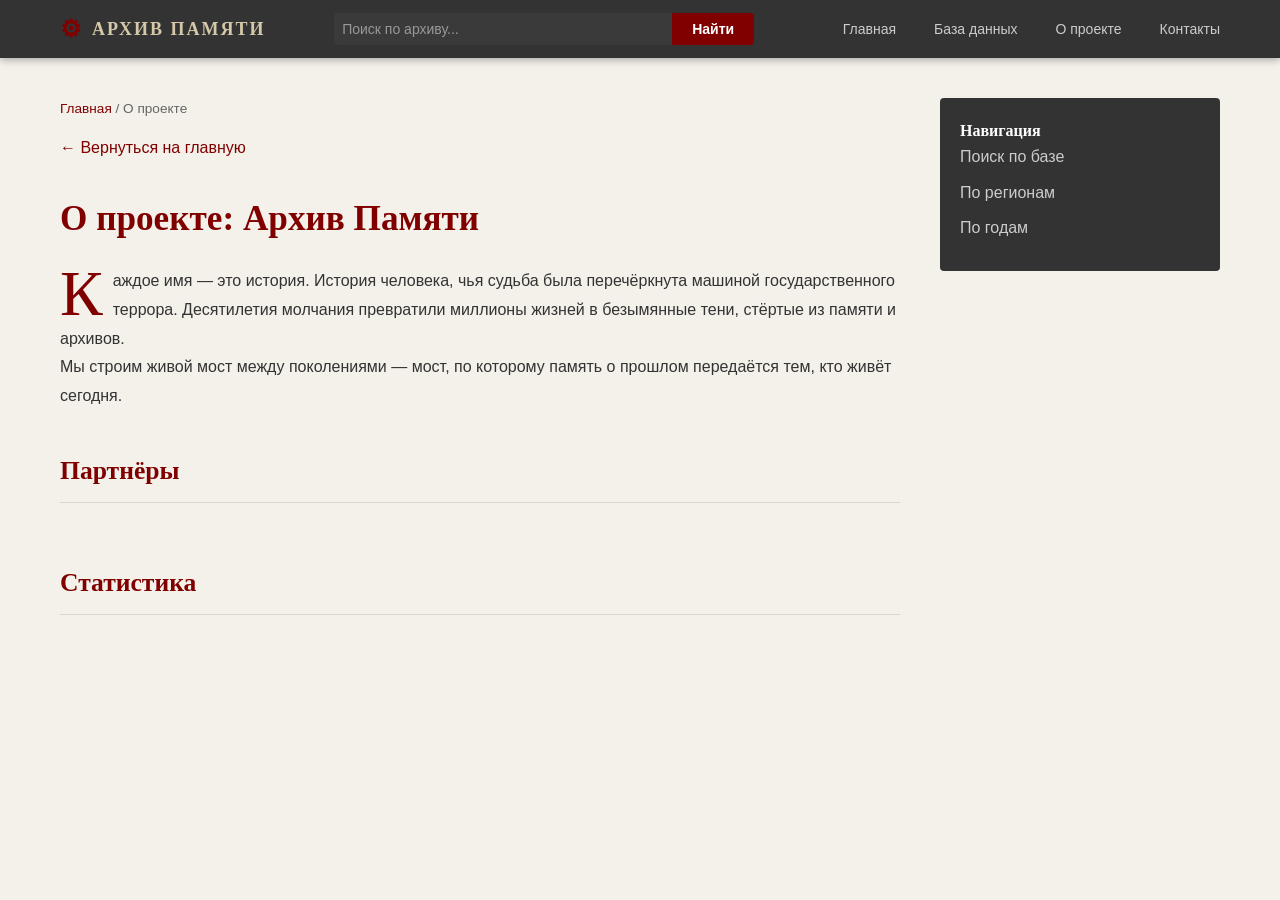
==== front/about.html @ 849f8475 "Dastan is very very sure that it is final" ====
<!DOCTYPE html>
<html lang="ru">
<head>
  <meta charset="UTF-8">
  <meta name="viewport" content="width=device-width, initial-scale=1.0">
  <title>О проекте — Архив Памяти</title>
  <link rel="stylesheet" href="style.css">
  <style>
    /* Стили хедера и общие настройки как в index.html */
    body { background-color: #f4f1ea; color: #222; margin: 0; font-family: Arial, sans-serif; }
    .site-header { background-color: #333; color: #fff; padding: 10px 0; }
    .header-inner { max-width: 1200px; margin: 0 auto; display: flex; align-items: center; justify-content: space-between; padding: 0 20px; }
    .logo { display: flex; align-items: center; gap: 10px; font-weight: bold; }
    .logo-icon { font-size: 24px; color: #800000; }
    .search-bar { flex-grow: 1; margin: 0 40px; display: flex; }
    .search-bar input { flex-grow: 1; padding: 8px; border: none; }
    .search-bar button { background-color: #800000; color: white; border: none; padding: 8px 20px; cursor: pointer; }
    .header-nav a { color: #ccc; text-decoration: none; margin-left: 20px; font-size: 14px; }
    .header-nav a:hover { color: #fff; }

    /* Специфичные стили для контента About */
    .main-wrapper { max-width: 1200px; margin: 40px auto; display: grid; grid-template-columns: 3fr 1fr; gap: 40px; padding: 0 20px; }
    .about-breadcrumbs { font-size: 0.85rem; color: #666; margin-bottom: 15px; }
    .about-breadcrumbs a { color: #800000; text-decoration: none; }
    .about-back-link { display: inline-block; color: #800000; text-decoration: none; margin-bottom: 30px; }
    .about-title { font-family: Georgia, serif; color: #800000; font-size: 2.2rem; margin-bottom: 20px; }
    .about-section-title { font-family: Georgia, serif; color: #800000; font-size: 1.6rem; margin-top: 40px; border-bottom: 1px solid #dcd7ca; padding-bottom: 10px; }
    .about-text { line-height: 1.8; color: #333; }
    .about-dropcap::first-letter { font-family: Georgia, serif; font-size: 4rem; color: #800000; float: left; line-height: 0.7; margin-right: 10px; margin-top: 5px; }
    
    .about-grid-3 { display: grid; grid-template-columns: repeat(auto-fit, minmax(200px, 1fr)); gap: 20px; margin-top: 20px; }
    .about-card { background: #fff; border: 1px solid #e8e4db; padding: 25px; text-align: center; box-shadow: 2px 2px 5px rgba(0,0,0,0.03); }
    .partner-icon { font-size: 1.5rem; margin-bottom: 10px; opacity: 0.5; }
    .stat-number { font-family: Georgia, serif; font-size: 2rem; color: #800000; font-weight: bold; }
    .stat-label { font-size: 0.85rem; color: #666; }

    .sidebar-box-dark { background: #333; color: white; padding: 20px; border-radius: 4px; }
    .sidebar-box-dark h4 { margin-top: 0; color: #fff; font-family: Georgia, serif; }
    .sidebar-box-dark a { display: block; color: #ccc; text-decoration: none; margin-bottom: 10px; }
  </style>
</head>
<body>

  <header class="site-header">
    <div class="header-inner">
      <div class="logo"><span class="logo-icon">⚙</span> <span class="logo-text">АРХИВ ПАМЯТИ</span></div>
      <div class="search-bar">
        <input type="text" placeholder="Поиск по архиву...">
        <button>Найти</button>
      </div>
      <nav class="header-nav">
        <a href="index.html">Главная</a>
        <a href="list.html">База данных</a>
        <a href="about.html">О проекте</a>
        <a href="#">Контакты</a>
      </nav>
    </div>
  </header>

  <div class="main-wrapper">
    <main class="content">
      <div class="about-breadcrumbs"><a href="index.html">Главная</a> / О проекте</div>
      <a href="index.html" class="about-back-link">← Вернуться на главную</a>

      <h1 class="about-title">О проекте: Архив Памяти</h1>

      <div class="about-text">
        <p class="about-dropcap">
          Каждое имя — это история. История человека, чья судьба была перечёркнута машиной государственного террора. 
          Десятилетия молчания превратили миллионы жизней в безымянные тени, стёртые из памяти и архивов.
        </p>
        <p>Мы строим живой мост между поколениями — мост, по которому память о прошлом передаётся тем, кто живёт сегодня.</p>
      </div>

      <h2 class="about-section-title">Партнёры</h2>
      <div class="about-grid-3" id="partners-grid"></div>

      <h2 class="about-section-title">Статистика</h2>
      <div class="about-grid-3" id="stats-grid"></div>
    </main>

    <aside class="sidebar">
      <div class="sidebar-box-dark">
        <h4>Навигация</h4>
        <a href="list.html">Поиск по базе</a>
        <a href="#">По регионам</a>
        <a href="#">По годам</a>
      </div>
    </aside>
  </div>

  <script src="about-script.js"></script>
</body>
</html>
---- front/style.css ----
/* ===== RESET & BASE ===== */
*, *::before, *::after {
  margin: 0;
  padding: 0;
  box-sizing: border-box;
}

body {
  font-family: Arial, Helvetica, sans-serif;
  background-color: #f4f1ea;
  color: #222;
  line-height: 1.6;
}

a {
  color: #7a2020;
  text-decoration: none;
  transition: color 0.2s;
}
a:hover {
  color: #a03030;
  text-decoration: underline;
}

h1, h2, h3, h4 {
  font-family: Georgia, 'Times New Roman', serif;
  color: #5a1a1a;
}

img {
  max-width: 100%;
  display: block;
}

/* ===== HEADER ===== */
.site-header {
  background-color: #2b2b2b;
  color: #e8e4dc;
  padding: 0;
  position: sticky;
  top: 0;
  z-index: 100;
  box-shadow: 0 2px 8px rgba(0,0,0,0.3);
}

.header-inner {
  max-width: 1200px;
  margin: 0 auto;
  display: flex;
  align-items: center;
  justify-content: space-between;
  padding: 12px 20px;
  gap: 20px;
}

.logo {
  display: flex;
  align-items: center;
  gap: 8px;
  flex-shrink: 0;
}

.logo-icon {
  font-size: 24px;
}

.logo-text {
  font-family: Georgia, serif;
  font-size: 18px;
  font-weight: bold;
  letter-spacing: 2px;
  color: #d4c8a8;
}

.search-bar {
  flex: 1;
  max-width: 420px;
  display: flex;
}

.search-bar input {
  flex: 1;
  padding: 8px 14px;
  border: 1px solid #555;
  border-right: none;
  border-radius: 4px 0 0 4px;
  background: #3a3a3a;
  color: #e8e4dc;
  font-size: 14px;
  outline: none;
  transition: border-color 0.2s;
}

.search-bar input::placeholder {
  color: #999;
}

.search-bar input:focus {
  border-color: #7a2020;
}

.search-bar button {
  padding: 8px 18px;
  background: #7a2020;
  color: #f4f1ea;
  border: 1px solid #7a2020;
  border-radius: 0 4px 4px 0;
  cursor: pointer;
  font-size: 14px;
  font-weight: bold;
  transition: background 0.2s;
}

.search-bar button:hover {
  background: #5a1515;
}

.header-nav {
  display: flex;
  gap: 18px;
  flex-shrink: 0;
}

.header-nav a {
  color: #c8c0b0;
  font-size: 14px;
  transition: color 0.2s;
}

.header-nav a:hover {
  color: #fff;
  text-decoration: none;
}

/* ===== HERO ===== */
.hero {
  background: linear-gradient(180deg, #e8e2d4 0%, #f4f1ea 100%);
  border-bottom: 1px solid #d5cdba;
  padding: 40px 20px;
}

.hero-inner {
  max-width: 1200px;
  margin: 0 auto;
  display: grid;
  grid-template-columns: repeat(3, 1fr);
  gap: 28px;
}

.hero-card {
  background: #fff;
  border: 1px solid #d5cdba;
  border-radius: 6px;
  padding: 28px 24px;
  text-align: center;
  box-shadow: 0 2px 6px rgba(0,0,0,0.06);
  transition: transform 0.2s, box-shadow 0.2s;
}

.hero-card:hover {
  transform: translateY(-3px);
  box-shadow: 0 6px 16px rgba(0,0,0,0.1);
}

.hero-card-icon {
  font-size: 36px;
  margin-bottom: 12px;
}

.hero-card h3 {
  margin-bottom: 10px;
  font-size: 18px;
}

.hero-card p {
  font-size: 14px;
  color: #555;
}

/* ===== MAIN WRAPPER ===== */
.main-wrapper {
  max-width: 1200px;
  margin: 30px auto;
  padding: 0 20px;
  display: grid;
  grid-template-columns: 3fr 1fr;
  gap: 30px;
}

/* ===== CONTENT ===== */
.content {
  min-width: 0;
}

/* Profile */
.person-name {
  font-size: 28px;
  margin-bottom: 4px;
  color: #5a1a1a;
  border-bottom: 2px solid #c8b99a;
  padding-bottom: 8px;
}

.person-years {
  font-size: 16px;
  color: #666;
  margin-bottom: 24px;
  font-style: italic;
}

.profile-layout {
  display: flex;
  gap: 30px;
  margin-bottom: 36px;
}

.profile-meta {
  flex: 1;
}

.profile-meta table {
  width: 100%;
  border-collapse: collapse;
}

.profile-meta td {
  padding: 7px 10px;
  border-bottom: 1px solid #ddd5c5;
  font-size: 14px;
  vertical-align: top;
}

.profile-meta td:first-child {
  font-weight: bold;
  color: #444;
  width: 45%;
  white-space: nowrap;
}

.profile-photo {
  flex-shrink: 0;
}

.profile-photo img {
  width: 250px;
  height: auto;
  border: 3px solid #c8b99a;
  border-radius: 4px;
  box-shadow: 3px 4px 12px rgba(0,0,0,0.15);
}

/* Documents */
.documents-section {
  margin-bottom: 36px;
}

.documents-section h2 {
  font-size: 22px;
  margin-bottom: 16px;
  border-bottom: 2px solid #c8b99a;
  padding-bottom: 6px;
}

.documents-grid {
  display: grid;
  grid-template-columns: repeat(auto-fill, minmax(110px, 1fr));
  gap: 14px;
}

.doc-thumb {
  border: 2px solid #c8b99a;
  border-radius: 3px;
  overflow: hidden;
  box-shadow: 2px 3px 8px rgba(0,0,0,0.1);
  cursor: pointer;
  transition: transform 0.2s, box-shadow 0.2s;
}

.doc-thumb:hover {
  transform: scale(1.05);
  box-shadow: 3px 5px 14px rgba(0,0,0,0.18);
}

.doc-thumb img {
  width: 100%;
  height: auto;
  display: block;
}

/* Biography */
.biography-section h2 {
  font-size: 22px;
  margin-bottom: 16px;
  border-bottom: 2px solid #c8b99a;
  padding-bottom: 6px;
}

.biography-text {
  font-size: 15px;
  line-height: 1.75;
  color: #333;
}

.biography-text p {
  margin-bottom: 14px;
  text-indent: 24px;
}

/* ===== SIDEBAR ===== */
.sidebar {
  display: flex;
  flex-direction: column;
  gap: 20px;
}

.sidebar-box {
  background: #333;
  color: #ddd;
  border-radius: 5px;
  padding: 18px 16px;
}

.sidebar-box h4 {
  color: #d4c8a8;
  font-size: 15px;
  margin-bottom: 12px;
  border-bottom: 1px solid #555;
  padding-bottom: 6px;
}

.sidebar-box ul {
  list-style: none;
}

.sidebar-box ul li {
  margin-bottom: 8px;
}

.sidebar-box ul li a {
  color: #bbb;
  font-size: 13px;
  transition: color 0.2s;
}

.sidebar-box ul li a:hover {
  color: #fff;
}

.sidebar-stat {
  font-size: 13px;
  margin-bottom: 6px;
}

.sidebar-stat strong {
  color: #d4c8a8;
}

/* ===== FOOTER ===== */
.site-footer {
  background: #2b2b2b;
  color: #999;
  text-align: center;
  padding: 20px;
  font-size: 13px;
  margin-top: 40px;
}

/* ===== RESPONSIVE ===== */
@media (max-width: 900px) {
  .hero-inner {
    grid-template-columns: 1fr;
  }
  .main-wrapper {
    grid-template-columns: 1fr;
  }
  .profile-layout {
    flex-direction: column;
  }
  .profile-photo img {
    width: 200px;
  }
  .header-inner {
    flex-wrap: wrap;
  }
  .search-bar {
    order: 3;
    max-width: 100%;
    width: 100%;
  }
}
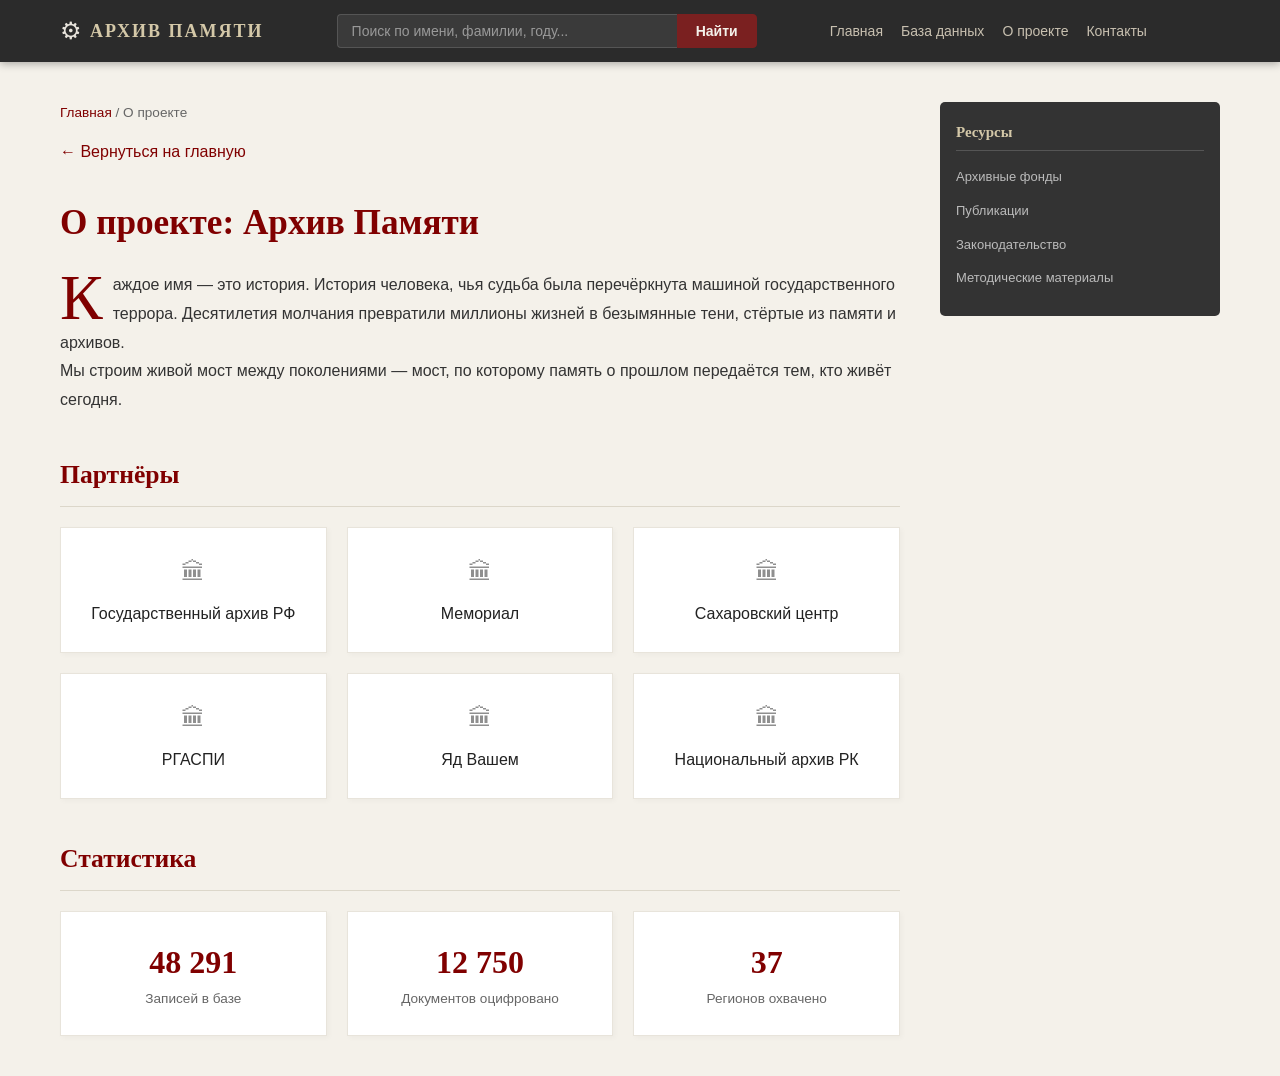
==== commit 8a438334: "Hello my friends, it is bieberrrr" ====
--- a/front/about.html
+++ b/front/about.html
@@ -5,48 +5,20 @@
   <meta name="viewport" content="width=device-width, initial-scale=1.0">
   <title>О проекте — Архив Памяти</title>
   <link rel="stylesheet" href="style.css">
-  <style>
-    /* Стили хедера и общие настройки как в index.html */
-    body { background-color: #f4f1ea; color: #222; margin: 0; font-family: Arial, sans-serif; }
-    .site-header { background-color: #333; color: #fff; padding: 10px 0; }
-    .header-inner { max-width: 1200px; margin: 0 auto; display: flex; align-items: center; justify-content: space-between; padding: 0 20px; }
-    .logo { display: flex; align-items: center; gap: 10px; font-weight: bold; }
-    .logo-icon { font-size: 24px; color: #800000; }
-    .search-bar { flex-grow: 1; margin: 0 40px; display: flex; }
-    .search-bar input { flex-grow: 1; padding: 8px; border: none; }
-    .search-bar button { background-color: #800000; color: white; border: none; padding: 8px 20px; cursor: pointer; }
-    .header-nav a { color: #ccc; text-decoration: none; margin-left: 20px; font-size: 14px; }
-    .header-nav a:hover { color: #fff; }
-
-    /* Специфичные стили для контента About */
-    .main-wrapper { max-width: 1200px; margin: 40px auto; display: grid; grid-template-columns: 3fr 1fr; gap: 40px; padding: 0 20px; }
-    .about-breadcrumbs { font-size: 0.85rem; color: #666; margin-bottom: 15px; }
-    .about-breadcrumbs a { color: #800000; text-decoration: none; }
-    .about-back-link { display: inline-block; color: #800000; text-decoration: none; margin-bottom: 30px; }
-    .about-title { font-family: Georgia, serif; color: #800000; font-size: 2.2rem; margin-bottom: 20px; }
-    .about-section-title { font-family: Georgia, serif; color: #800000; font-size: 1.6rem; margin-top: 40px; border-bottom: 1px solid #dcd7ca; padding-bottom: 10px; }
-    .about-text { line-height: 1.8; color: #333; }
-    .about-dropcap::first-letter { font-family: Georgia, serif; font-size: 4rem; color: #800000; float: left; line-height: 0.7; margin-right: 10px; margin-top: 5px; }
-    
-    .about-grid-3 { display: grid; grid-template-columns: repeat(auto-fit, minmax(200px, 1fr)); gap: 20px; margin-top: 20px; }
-    .about-card { background: #fff; border: 1px solid #e8e4db; padding: 25px; text-align: center; box-shadow: 2px 2px 5px rgba(0,0,0,0.03); }
-    .partner-icon { font-size: 1.5rem; margin-bottom: 10px; opacity: 0.5; }
-    .stat-number { font-family: Georgia, serif; font-size: 2rem; color: #800000; font-weight: bold; }
-    .stat-label { font-size: 0.85rem; color: #666; }
-
-    .sidebar-box-dark { background: #333; color: white; padding: 20px; border-radius: 4px; }
-    .sidebar-box-dark h4 { margin-top: 0; color: #fff; font-family: Georgia, serif; }
-    .sidebar-box-dark a { display: block; color: #ccc; text-decoration: none; margin-bottom: 10px; }
-  </style>
+  <link rel="stylesheet" href="about-style.css">
+  <link rel="icon" type="image/x-icon" href="images/iconic_biber.png">
 </head>
 <body>
 
-  <header class="site-header">
+   <header class="site-header">
     <div class="header-inner">
-      <div class="logo"><span class="logo-icon">⚙</span> <span class="logo-text">АРХИВ ПАМЯТИ</span></div>
+      <div class="logo">
+        <span class="logo-icon">&#9881;</span>
+        <span class="logo-text">АРХИВ ПАМЯТИ</span>
+      </div>
       <div class="search-bar">
-        <input type="text" placeholder="Поиск по архиву...">
-        <button>Найти</button>
+        <input type="text" placeholder="Поиск по имени, фамилии, году..." id="searchInput">
+        <button type="button" id="searchBtn">Найти</button>
       </div>
       <nav class="header-nav">
         <a href="index.html">Главная</a>
@@ -54,6 +26,7 @@
         <a href="about.html">О проекте</a>
         <a href="#">Контакты</a>
       </nav>
+      <div id="authContainer"></div>
     </div>
   </header>
 
@@ -80,12 +53,16 @@
     </main>
 
     <aside class="sidebar">
-      <div class="sidebar-box-dark">
-        <h4>Навигация</h4>
-        <a href="list.html">Поиск по базе</a>
-        <a href="#">По регионам</a>
-        <a href="#">По годам</a>
+      <div class="sidebar-box">
+        <h4>Ресурсы</h4>
+        <ul>
+          <li><a href="#">Архивные фонды</a></li>
+          <li><a href="#">Публикации</a></li>
+          <li><a href="#">Законодательство</a></li>
+          <li><a href="#">Методические материалы</a></li>
+        </ul>
       </div>
+    
     </aside>
   </div>
 
--- a/front/about-style.css
+++ b/front/about-style.css
@@ -0,0 +1,98 @@
+/* Основной контейнер страницы */
+.main-wrapper {
+    max-width: 1200px;
+    margin: 40px auto;
+    display: grid;
+    grid-template-columns: 3fr 1fr;
+    gap: 40px;
+    padding: 0 20px;
+}
+
+/* Хлебные крошки и навигация */
+.about-breadcrumbs {
+    font-size: 0.85rem;
+    color: #666;
+    margin-bottom: 15px;
+}
+
+.about-breadcrumbs a {
+    color: #800000;
+    text-decoration: none;
+}
+
+.about-back-link {
+    display: inline-block;
+    color: #800000;
+    text-decoration: none;
+    margin-bottom: 30px;
+}
+
+/* Заголовки */
+.about-title {
+    font-family: Georgia, serif;
+    color: #800000;
+    font-size: 2.2rem;
+    margin-bottom: 20px;
+}
+
+.about-section-title {
+    font-family: Georgia, serif;
+    color: #800000;
+    font-size: 1.6rem;
+    margin-top: 40px;
+    border-bottom: 1px solid #dcd7ca;
+    padding-bottom: 10px;
+}
+
+/* Основной текст и типографика */
+.about-text {
+    line-height: 1.8;
+    color: #333;
+}
+
+/* Эффект большой первой буквы (буквица) */
+.about-dropcap::first-letter {
+    font-family: Georgia, serif;
+    font-size: 4rem;
+    color: #800000;
+    float: left;
+    line-height: 0.7;
+    margin-right: 10px;
+    margin-top: 5px;
+}
+
+/* Сетка для карточек (например, статистика или партнеры) */
+.about-grid-3 {
+    display: grid;
+    grid-template-columns: repeat(auto-fit, minmax(200px, 1fr));
+    gap: 20px;
+    margin-top: 20px;
+}
+
+/* Стили самих карточек */
+.about-card {
+    background: #fff;
+    border: 1px solid #e8e4db;
+    padding: 25px;
+    text-align: center;
+    box-shadow: 2px 2px 5px rgba(0, 0, 0, 0.03);
+}
+
+/* Элементы внутри карточек */
+.partner-icon {
+    font-size: 1.5rem;
+    margin-bottom: 10px;
+    opacity: 0.5;
+}
+
+.stat-number {
+    font-family: Georgia, serif;
+    font-size: 2rem;
+    color: #800000;
+    font-weight: bold;
+}
+
+.stat-label {
+    font-size: 0.85rem;
+    color: #666;
+}
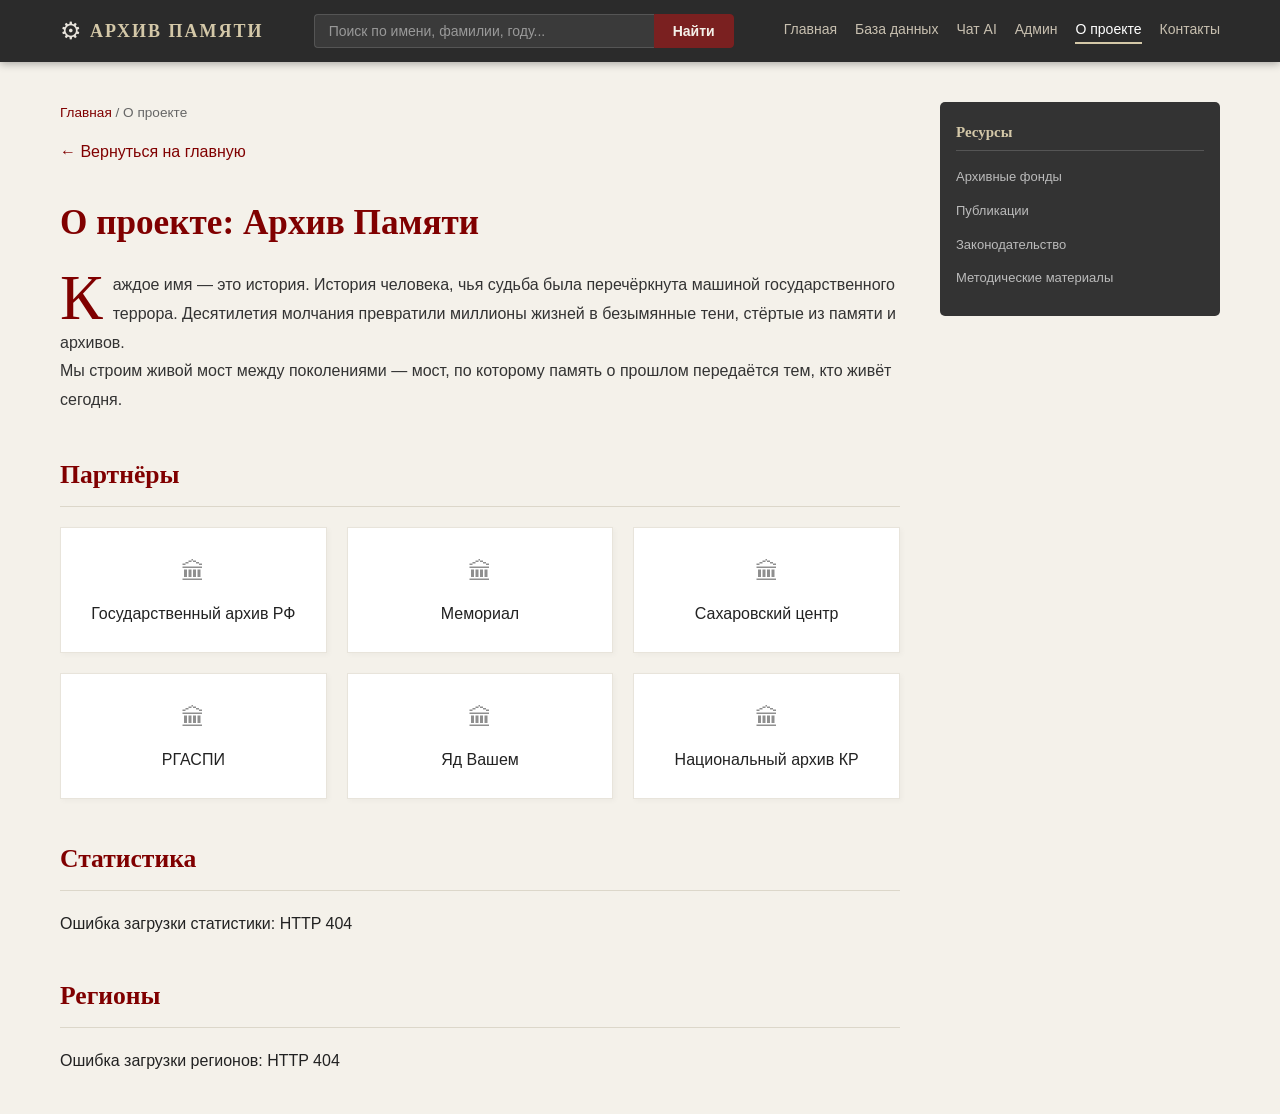
==== commit 8fa419c5: "REady" ====
--- a/front/about.html
+++ b/front/about.html
@@ -23,10 +23,11 @@
       <nav class="header-nav">
         <a href="index.html">Главная</a>
         <a href="list.html">База данных</a>
-        <a href="about.html">О проекте</a>
-        <a href="#">Контакты</a>
+        <a href="chat.html">Чат AI</a>
+        <a href="admin.html">Админ</a>
+        <a href="about.html" class="nav-active">О проекте</a>
+        <a href="contacts.html">Контакты</a>
       </nav>
-      <div id="authContainer"></div>
     </div>
   </header>
 
@@ -50,6 +51,9 @@
 
       <h2 class="about-section-title">Статистика</h2>
       <div class="about-grid-3" id="stats-grid"></div>
+
+      <h2 class="about-section-title">Регионы</h2>
+      <div class="about-grid-3" id="regions-grid"></div>
     </main>
 
     <aside class="sidebar">
--- a/front/style.css
+++ b/front/style.css
@@ -132,6 +132,12 @@
   text-decoration: none;
 }
 
+.header-nav a.nav-active {
+  color: #fff;
+  border-bottom: 2px solid #d4c8a8;
+  padding-bottom: 2px;
+}
+
 /* ===== HERO ===== */
 .hero {
   background: linear-gradient(180deg, #e8e2d4 0%, #f4f1ea 100%);
@@ -306,6 +312,99 @@
   text-indent: 24px;
 }
 
+.admin-panel {
+  border: 1px solid #d5cdba;
+  border-radius: 6px;
+  background: #fff;
+  padding: 16px;
+  margin-bottom: 16px;
+}
+
+.admin-panel h3 {
+  margin-bottom: 10px;
+}
+
+.admin-form-grid {
+  display: grid;
+  grid-template-columns: 1fr 1fr;
+  gap: 10px;
+  margin-bottom: 10px;
+}
+
+.admin-form-grid input,
+.admin-panel textarea,
+.admin-panel input[type="file"] {
+  width: 100%;
+  border: 1px solid #bcae94;
+  border-radius: 4px;
+  padding: 8px;
+  font-size: 14px;
+}
+
+.admin-actions {
+  display: flex;
+  gap: 8px;
+  flex-wrap: wrap;
+  margin-top: 10px;
+}
+
+.admin-actions button,
+.admin-card-row button {
+  border: 1px solid #7a2020;
+  background: #7a2020;
+  color: #fff;
+  border-radius: 4px;
+  padding: 8px 12px;
+  cursor: pointer;
+}
+
+.admin-cards-list {
+  display: flex;
+  flex-direction: column;
+  gap: 8px;
+}
+
+.admin-card-row {
+  display: flex;
+  justify-content: space-between;
+  align-items: center;
+  gap: 10px;
+  border: 1px solid #e4dccd;
+  border-radius: 4px;
+  padding: 8px;
+  background: #faf8f2;
+}
+
+.chat-box {
+  min-height: 180px;
+  max-height: 320px;
+  overflow: auto;
+  border: 1px solid #d5cdba;
+  border-radius: 4px;
+  padding: 8px;
+  margin-bottom: 10px;
+  background: #faf8f2;
+}
+
+.chat-line {
+  margin-bottom: 8px;
+  padding: 8px;
+  border-radius: 4px;
+}
+
+.chat-line.user {
+  background: #eee7d8;
+}
+
+.chat-line.assistant {
+  background: #e5efe4;
+}
+
+.chat-helper {
+  margin-bottom: 10px;
+  color: #555;
+}
+
 /* ===== SIDEBAR ===== */
 .sidebar {
   display: flex;
@@ -382,6 +481,9 @@
   .header-inner {
     flex-wrap: wrap;
   }
+  .admin-form-grid {
+    grid-template-columns: 1fr;
+  }
   .search-bar {
     order: 3;
     max-width: 100%;
--- a/front/about-style.css
+++ b/front/about-style.css
@@ -95,4 +95,25 @@
 .stat-label {
     font-size: 0.85rem;
     color: #666;
+}
+
+.region-card {
+    text-align: left;
+}
+
+.region-name {
+    font-weight: bold;
+    color: #333;
+    margin-bottom: 8px;
+}
+
+.region-count {
+    display: inline-block;
+    min-width: 42px;
+    padding: 4px 8px;
+    border-radius: 999px;
+    background: #f1ece1;
+    color: #800000;
+    font-weight: bold;
+    text-align: center;
 }
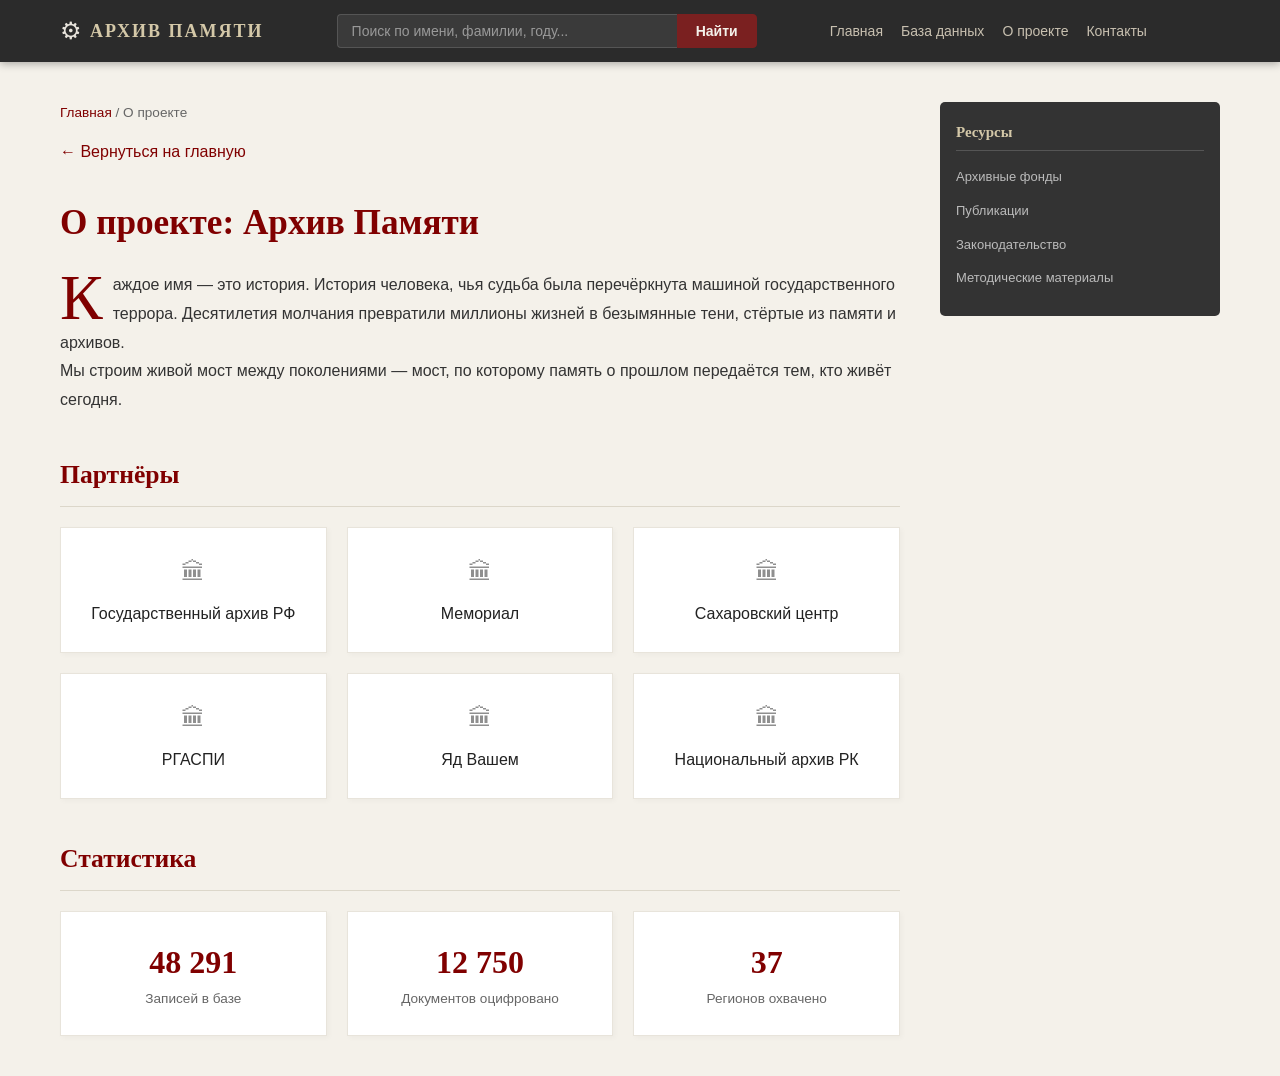
==== commit 4bc0eaa8: "ADMIN" ====
--- a/front/about.html
+++ b/front/about.html
@@ -23,11 +23,10 @@
       <nav class="header-nav">
         <a href="index.html">Главная</a>
         <a href="list.html">База данных</a>
-        <a href="chat.html">Чат AI</a>
-        <a href="admin.html">Админ</a>
-        <a href="about.html" class="nav-active">О проекте</a>
-        <a href="contacts.html">Контакты</a>
+        <a href="about.html">О проекте</a>
+        <a href="#">Контакты</a>
       </nav>
+      <div id="authContainer"></div>
     </div>
   </header>
 
@@ -51,9 +50,6 @@
 
       <h2 class="about-section-title">Статистика</h2>
       <div class="about-grid-3" id="stats-grid"></div>
-
-      <h2 class="about-section-title">Регионы</h2>
-      <div class="about-grid-3" id="regions-grid"></div>
     </main>
 
     <aside class="sidebar">
--- a/front/style.css
+++ b/front/style.css
@@ -312,99 +312,6 @@
   text-indent: 24px;
 }
 
-.admin-panel {
-  border: 1px solid #d5cdba;
-  border-radius: 6px;
-  background: #fff;
-  padding: 16px;
-  margin-bottom: 16px;
-}
-
-.admin-panel h3 {
-  margin-bottom: 10px;
-}
-
-.admin-form-grid {
-  display: grid;
-  grid-template-columns: 1fr 1fr;
-  gap: 10px;
-  margin-bottom: 10px;
-}
-
-.admin-form-grid input,
-.admin-panel textarea,
-.admin-panel input[type="file"] {
-  width: 100%;
-  border: 1px solid #bcae94;
-  border-radius: 4px;
-  padding: 8px;
-  font-size: 14px;
-}
-
-.admin-actions {
-  display: flex;
-  gap: 8px;
-  flex-wrap: wrap;
-  margin-top: 10px;
-}
-
-.admin-actions button,
-.admin-card-row button {
-  border: 1px solid #7a2020;
-  background: #7a2020;
-  color: #fff;
-  border-radius: 4px;
-  padding: 8px 12px;
-  cursor: pointer;
-}
-
-.admin-cards-list {
-  display: flex;
-  flex-direction: column;
-  gap: 8px;
-}
-
-.admin-card-row {
-  display: flex;
-  justify-content: space-between;
-  align-items: center;
-  gap: 10px;
-  border: 1px solid #e4dccd;
-  border-radius: 4px;
-  padding: 8px;
-  background: #faf8f2;
-}
-
-.chat-box {
-  min-height: 180px;
-  max-height: 320px;
-  overflow: auto;
-  border: 1px solid #d5cdba;
-  border-radius: 4px;
-  padding: 8px;
-  margin-bottom: 10px;
-  background: #faf8f2;
-}
-
-.chat-line {
-  margin-bottom: 8px;
-  padding: 8px;
-  border-radius: 4px;
-}
-
-.chat-line.user {
-  background: #eee7d8;
-}
-
-.chat-line.assistant {
-  background: #e5efe4;
-}
-
-.chat-helper {
-  margin-bottom: 10px;
-  color: #555;
-}
-
 /* ===== SIDEBAR ===== */
 .sidebar {
   display: flex;
@@ -452,6 +359,130 @@
 
 .sidebar-stat strong {
   color: #d4c8a8;
+}
+
+/* ===== FORMS / PANELS ===== */
+.admin-panel {
+  background: #fff;
+  border: 1px solid #ddd5c5;
+  border-radius: 6px;
+  padding: 16px;
+  margin-bottom: 16px;
+}
+
+.admin-panel h3 {
+  margin-bottom: 10px;
+}
+
+.admin-form-grid {
+  display: grid;
+  grid-template-columns: repeat(auto-fit, minmax(180px, 1fr));
+  gap: 10px;
+}
+
+.admin-form-grid input,
+.admin-form-grid select,
+.admin-panel textarea {
+  width: 100%;
+  padding: 8px 10px;
+  border: 1px solid #c8b99a;
+  border-radius: 4px;
+  font-size: 14px;
+}
+
+.admin-actions {
+  display: flex;
+  gap: 8px;
+  flex-wrap: wrap;
+  margin-top: 10px;
+}
+
+.admin-actions button,
+.admin-actions select {
+  padding: 8px 10px;
+  border: 1px solid #5a1a1a;
+  background: #7a2020;
+  color: #f4f1ea;
+  border-radius: 4px;
+  cursor: pointer;
+}
+
+.admin-actions select {
+  background: #fff;
+  color: #333;
+  border-color: #c8b99a;
+}
+
+.admin-cards-list {
+  margin-top: 10px;
+  display: grid;
+  gap: 8px;
+}
+
+.admin-card-row {
+  display: flex;
+  justify-content: space-between;
+  gap: 10px;
+  align-items: flex-start;
+  border: 1px solid #ddd5c5;
+  border-radius: 4px;
+  padding: 8px;
+  background: #fdfbf7;
+}
+
+.admin-card-row button {
+  padding: 6px 8px;
+  border: 1px solid #5a1a1a;
+  border-radius: 4px;
+  background: #7a2020;
+  color: #fff;
+  cursor: pointer;
+}
+
+.chat-helper {
+  color: #666;
+  margin-bottom: 8px;
+}
+
+.chat-box,
+.chat-history-box {
+  border: 1px solid #ddd5c5;
+  border-radius: 4px;
+  background: #fff;
+  min-height: 110px;
+  max-height: 260px;
+  overflow: auto;
+  padding: 10px;
+  margin: 8px 0;
+}
+
+.chat-line {
+  margin-bottom: 8px;
+  white-space: pre-wrap;
+}
+
+.chat-line.user {
+  color: #5a1a1a;
+}
+
+.chat-line.assistant {
+  color: #1f2a3a;
+}
+
+.chat-citations {
+  margin: 8px 0 0 18px;
+}
+
+.chat-history-item {
+  border-bottom: 1px solid #efe8da;
+  padding-bottom: 8px;
+  margin-bottom: 8px;
+}
+
+.chat-history-time,
+.chat-history-sources {
+  color: #777;
+  font-size: 12px;
 }
 
 /* ===== FOOTER ===== */
@@ -481,9 +512,6 @@
   .header-inner {
     flex-wrap: wrap;
   }
-  .admin-form-grid {
-    grid-template-columns: 1fr;
-  }
   .search-bar {
     order: 3;
     max-width: 100%;
--- a/front/about-style.css
+++ b/front/about-style.css
@@ -95,25 +95,4 @@
 .stat-label {
     font-size: 0.85rem;
     color: #666;
-}
-
-.region-card {
-    text-align: left;
-}
-
-.region-name {
-    font-weight: bold;
-    color: #333;
-    margin-bottom: 8px;
-}
-
-.region-count {
-    display: inline-block;
-    min-width: 42px;
-    padding: 4px 8px;
-    border-radius: 999px;
-    background: #f1ece1;
-    color: #800000;
-    font-weight: bold;
-    text-align: center;
 }
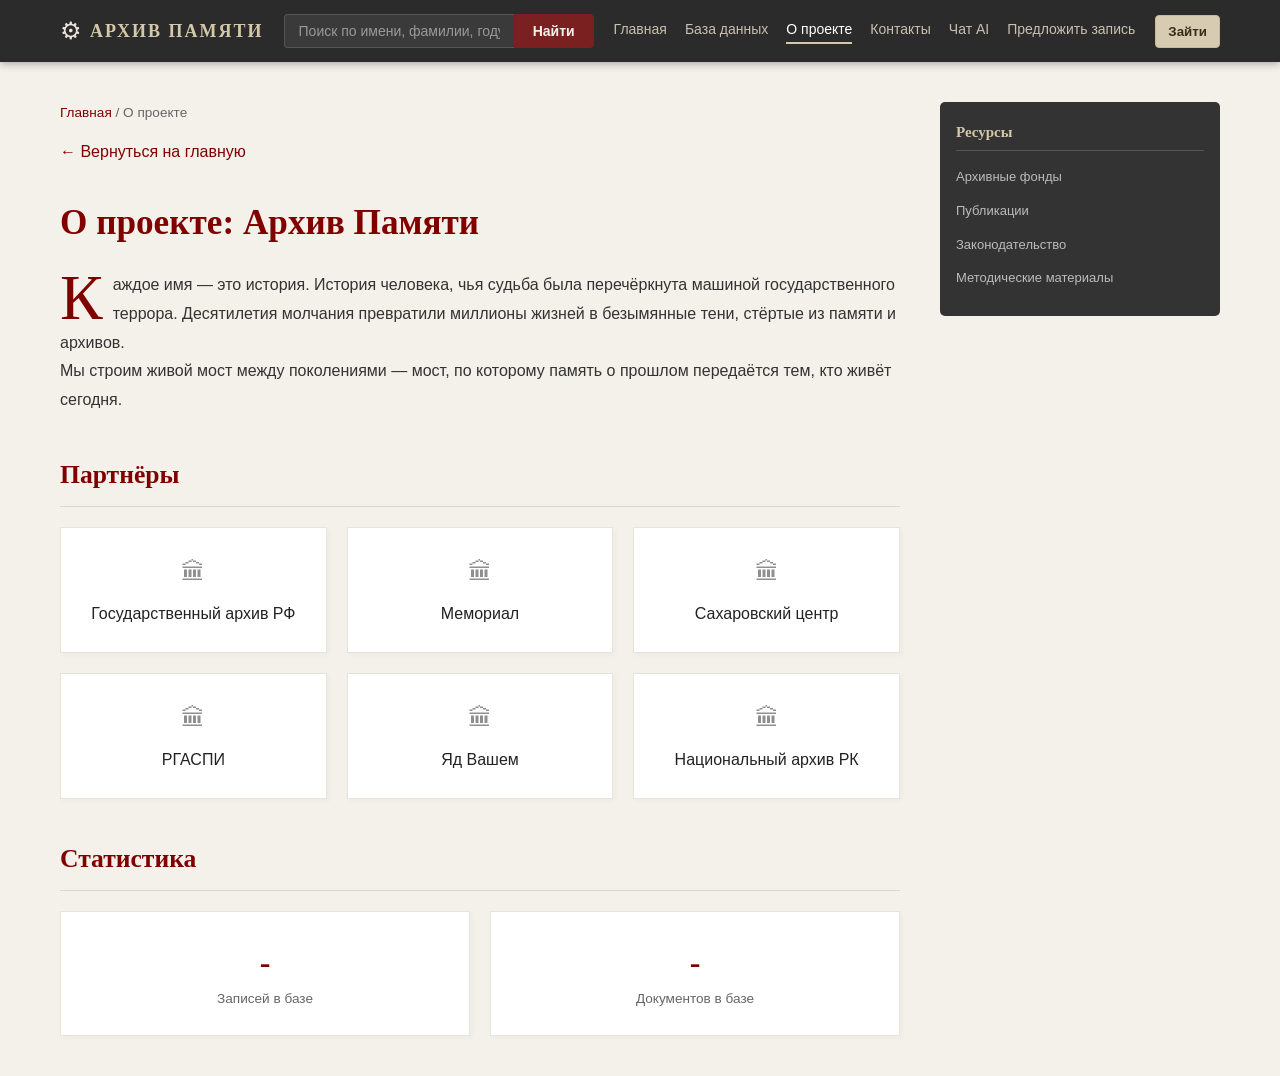
==== commit 41d05778: "Admin really maybe works" ====
--- a/front/about.html
+++ b/front/about.html
@@ -23,10 +23,9 @@
       <nav class="header-nav">
         <a href="index.html">Главная</a>
         <a href="list.html">База данных</a>
-        <a href="about.html">О проекте</a>
-        <a href="#">Контакты</a>
+        <a href="about.html" class="nav-active">О проекте</a>
+        <a href="contacts.html">Контакты</a>
       </nav>
-      <div id="authContainer"></div>
     </div>
   </header>
 
@@ -66,6 +65,7 @@
     </aside>
   </div>
 
+  <script src="header-auth.js"></script>
   <script src="about-script.js"></script>
 </body>
 </html>
--- a/front/style.css
+++ b/front/style.css
@@ -138,6 +138,102 @@
   padding-bottom: 2px;
 }
 
+.global-auth-controls {
+  display: flex;
+  align-items: center;
+  gap: 10px;
+  flex-shrink: 0;
+}
+
+.global-auth-controls button {
+  border: 1px solid #c8b99a;
+  background: #d7ccb2;
+  color: #3b2a18;
+  border-radius: 4px;
+  padding: 8px 12px;
+  font-weight: bold;
+  cursor: pointer;
+}
+
+.global-auth-controls button:hover {
+  background: #e7ddc7;
+}
+
+.global-auth-modal {
+  position: fixed;
+  inset: 0;
+  background: rgba(20, 12, 6, 0.5);
+  display: none;
+  align-items: center;
+  justify-content: center;
+  padding: 16px;
+  z-index: 400;
+}
+
+.global-auth-modal.open {
+  display: flex;
+}
+
+.global-auth-dialog {
+  width: min(420px, 96vw);
+  background: #fefcf8;
+  border: 1px solid #d8ccb3;
+  border-radius: 8px;
+  box-shadow: 0 14px 38px rgba(0, 0, 0, 0.3);
+  padding: 14px;
+}
+
+.global-auth-header {
+  display: flex;
+  align-items: center;
+  justify-content: space-between;
+  margin-bottom: 12px;
+}
+
+.global-auth-close {
+  border: 1px solid #d8ccb3;
+  background: #fff;
+  color: #5a1a1a;
+  border-radius: 4px;
+  width: 30px;
+  height: 30px;
+  cursor: pointer;
+}
+
+.global-auth-fields {
+  display: grid;
+  gap: 8px;
+}
+
+.global-auth-fields input {
+  border: 1px solid #c8b99a;
+  border-radius: 4px;
+  padding: 9px 10px;
+  font-size: 14px;
+}
+
+.global-auth-actions {
+  display: flex;
+  flex-wrap: wrap;
+  gap: 8px;
+  margin-top: 12px;
+}
+
+.global-auth-actions button {
+  border: 1px solid #5a1a1a;
+  background: #7a2020;
+  color: #fff;
+  border-radius: 4px;
+  padding: 8px 10px;
+  cursor: pointer;
+}
+
+#globalAuthStatus {
+  margin-top: 10px;
+  font-size: 13px;
+  color: #5a4b36;
+}
+
 /* ===== HERO ===== */
 .hero {
   background: linear-gradient(180deg, #e8e2d4 0%, #f4f1ea 100%);
@@ -163,6 +259,10 @@
   transition: transform 0.2s, box-shadow 0.2s;
 }
 
+.hero-card[role="button"] {
+  cursor: pointer;
+}
+
 .hero-card:hover {
   transform: translateY(-3px);
   box-shadow: 0 6px 16px rgba(0,0,0,0.1);
@@ -191,6 +291,15 @@
   display: grid;
   grid-template-columns: 3fr 1fr;
   gap: 30px;
+}
+
+.main-wrapper.page-wide {
+  max-width: 1320px;
+  grid-template-columns: 1fr;
+}
+
+.main-wrapper.page-wide .admin-form-grid {
+  grid-template-columns: repeat(auto-fit, minmax(220px, 1fr));
 }
 
 /* ===== CONTENT ===== */
@@ -517,4 +626,9 @@
     max-width: 100%;
     width: 100%;
   }
-}
+  .global-auth-controls {
+    width: 100%;
+    justify-content: flex-end;
+  }
+}
+
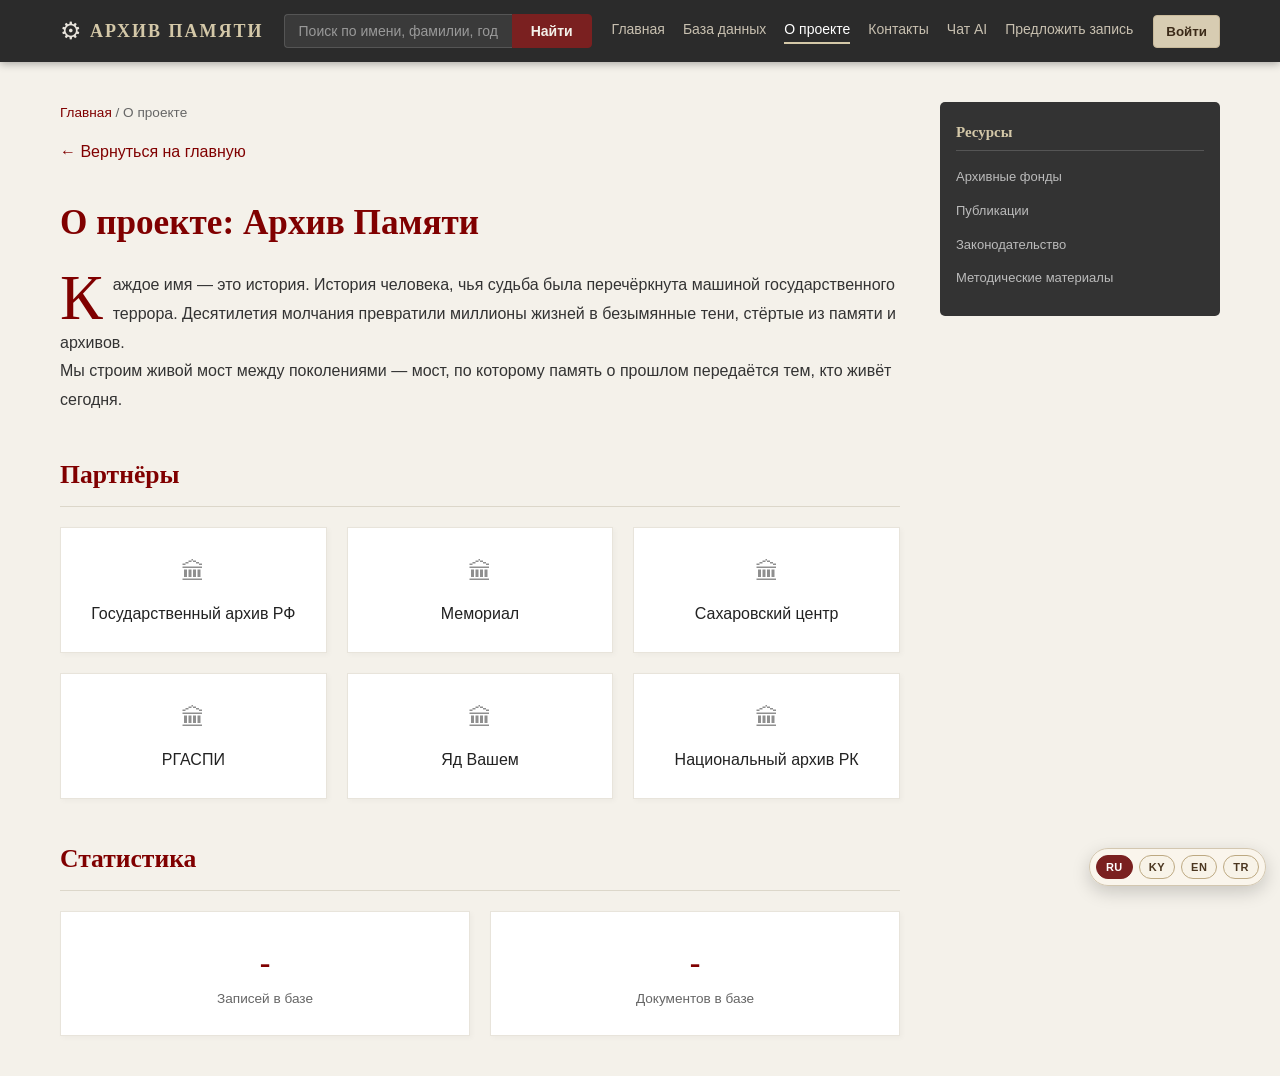
==== commit 9b7f1f7b: "Dastan" ====
--- a/front/about.html
+++ b/front/about.html
@@ -65,6 +65,7 @@
     </aside>
   </div>
 
+  <script src="i18n.js"></script>
   <script src="header-auth.js"></script>
   <script src="about-script.js"></script>
 </body>
--- a/front/style.css
+++ b/front/style.css
@@ -159,6 +159,43 @@
   background: #e7ddc7;
 }
 
+.lang-switcher {
+  position: fixed;
+  right: 14px;
+  bottom: 14px;
+  z-index: 350;
+  display: flex;
+  gap: 6px;
+  padding: 6px;
+  border-radius: 999px;
+  border: 1px solid #d3c7b0;
+  background: rgba(250, 245, 236, 0.95);
+  box-shadow: 0 6px 18px rgba(0, 0, 0, 0.18);
+  backdrop-filter: blur(3px);
+}
+
+.lang-btn {
+  border: 1px solid #bda982;
+  background: #f8f3e8;
+  color: #4b3620;
+  border-radius: 999px;
+  padding: 5px 9px;
+  font-size: 11px;
+  font-weight: bold;
+  letter-spacing: 0.5px;
+  cursor: pointer;
+}
+
+.lang-btn:hover {
+  background: #efe4cf;
+}
+
+.lang-btn.active {
+  background: #7a2020;
+  border-color: #7a2020;
+  color: #fff;
+}
+
 .global-auth-modal {
   position: fixed;
   inset: 0;
@@ -630,5 +667,176 @@
     width: 100%;
     justify-content: flex-end;
   }
-}
-
+  .lang-switcher {
+    right: 10px;
+    bottom: 10px;
+    gap: 4px;
+    padding: 5px;
+  }
+  .lang-btn {
+    padding: 4px 7px;
+    font-size: 10px;
+  }
+}
+
+@media (max-width: 700px) {
+  .site-header {
+    position: static;
+  }
+
+  .header-inner {
+    padding: 10px 12px;
+    gap: 10px;
+  }
+
+  .logo-text {
+    font-size: 14px;
+    letter-spacing: 1px;
+  }
+
+  .search-bar input,
+  .search-bar button {
+    font-size: 13px;
+    padding-top: 7px;
+    padding-bottom: 7px;
+  }
+
+  .header-nav {
+    width: 100%;
+    order: 4;
+    overflow-x: auto;
+    white-space: nowrap;
+    gap: 8px;
+    padding-bottom: 4px;
+    -webkit-overflow-scrolling: touch;
+  }
+
+  .header-nav a {
+    display: inline-block;
+    padding: 6px 9px;
+    background: #383838;
+    border-radius: 999px;
+    font-size: 12px;
+  }
+
+  .header-nav a.nav-active {
+    border-bottom: none;
+    background: #7a2020;
+  }
+
+  .global-auth-controls {
+    width: 100%;
+    order: 5;
+    justify-content: flex-end;
+  }
+
+  .global-auth-controls button {
+    padding: 7px 10px;
+    font-size: 12px;
+  }
+
+  .main-wrapper {
+    margin: 18px auto;
+    padding: 0 12px;
+    gap: 16px;
+  }
+
+  .hero {
+    padding: 20px 12px;
+  }
+
+  .hero-card {
+    padding: 18px 14px;
+  }
+
+  .person-name {
+    font-size: 22px;
+  }
+
+  .person-years {
+    font-size: 14px;
+    margin-bottom: 14px;
+  }
+
+  .documents-section h2,
+  .biography-section h2 {
+    font-size: 20px;
+  }
+
+  .profile-meta td {
+    font-size: 13px;
+    padding: 6px 8px;
+  }
+
+  .profile-meta td:first-child {
+    width: 42%;
+    white-space: normal;
+  }
+
+  .documents-grid {
+    grid-template-columns: repeat(2, minmax(0, 1fr));
+  }
+
+  .sidebar-box {
+    padding: 14px 12px;
+  }
+
+  .admin-form-grid {
+    grid-template-columns: 1fr;
+    gap: 8px;
+  }
+
+  .admin-card-row {
+    flex-direction: column;
+    align-items: stretch;
+  }
+
+  .admin-card-row button {
+    width: 100%;
+  }
+
+  .lang-switcher {
+    right: 8px;
+    bottom: 8px;
+    max-width: calc(100vw - 16px);
+  }
+}
+
+@media (max-width: 520px) {
+  .header-inner {
+    padding: 8px 10px;
+  }
+
+  .logo-icon {
+    font-size: 18px;
+  }
+
+  .logo-text {
+    font-size: 12px;
+  }
+
+  .hero-card h3 {
+    font-size: 16px;
+  }
+
+  .hero-card p,
+  .biography-text {
+    font-size: 14px;
+  }
+
+  .documents-grid {
+    grid-template-columns: 1fr 1fr;
+    gap: 10px;
+  }
+
+  .lang-btn {
+    padding: 4px 6px;
+    font-size: 9px;
+  }
+
+  .site-footer {
+    margin-top: 20px;
+    padding: 14px 10px;
+  }
+}
+
--- a/front/about-style.css
+++ b/front/about-style.css
@@ -95,4 +95,59 @@
 .stat-label {
     font-size: 0.85rem;
     color: #666;
+}
+
+@media (max-width: 900px) {
+    .main-wrapper {
+        margin: 20px auto;
+        gap: 18px;
+        padding: 0 12px;
+        grid-template-columns: 1fr;
+    }
+
+    .about-title {
+        font-size: 1.8rem;
+        line-height: 1.25;
+    }
+
+    .about-section-title {
+        font-size: 1.3rem;
+        margin-top: 26px;
+    }
+
+    .about-dropcap::first-letter {
+        font-size: 3rem;
+        margin-top: 3px;
+    }
+}
+
+@media (max-width: 520px) {
+    .about-breadcrumbs {
+        font-size: 0.78rem;
+        margin-bottom: 10px;
+    }
+
+    .about-back-link {
+        margin-bottom: 18px;
+        font-size: 0.92rem;
+    }
+
+    .about-title {
+        font-size: 1.45rem;
+        margin-bottom: 14px;
+    }
+
+    .about-text {
+        font-size: 0.96rem;
+        line-height: 1.65;
+    }
+
+    .about-dropcap::first-letter {
+        font-size: 2.4rem;
+    }
+
+    .about-grid-3 {
+        grid-template-columns: 1fr;
+        gap: 12px;
+    }
 }
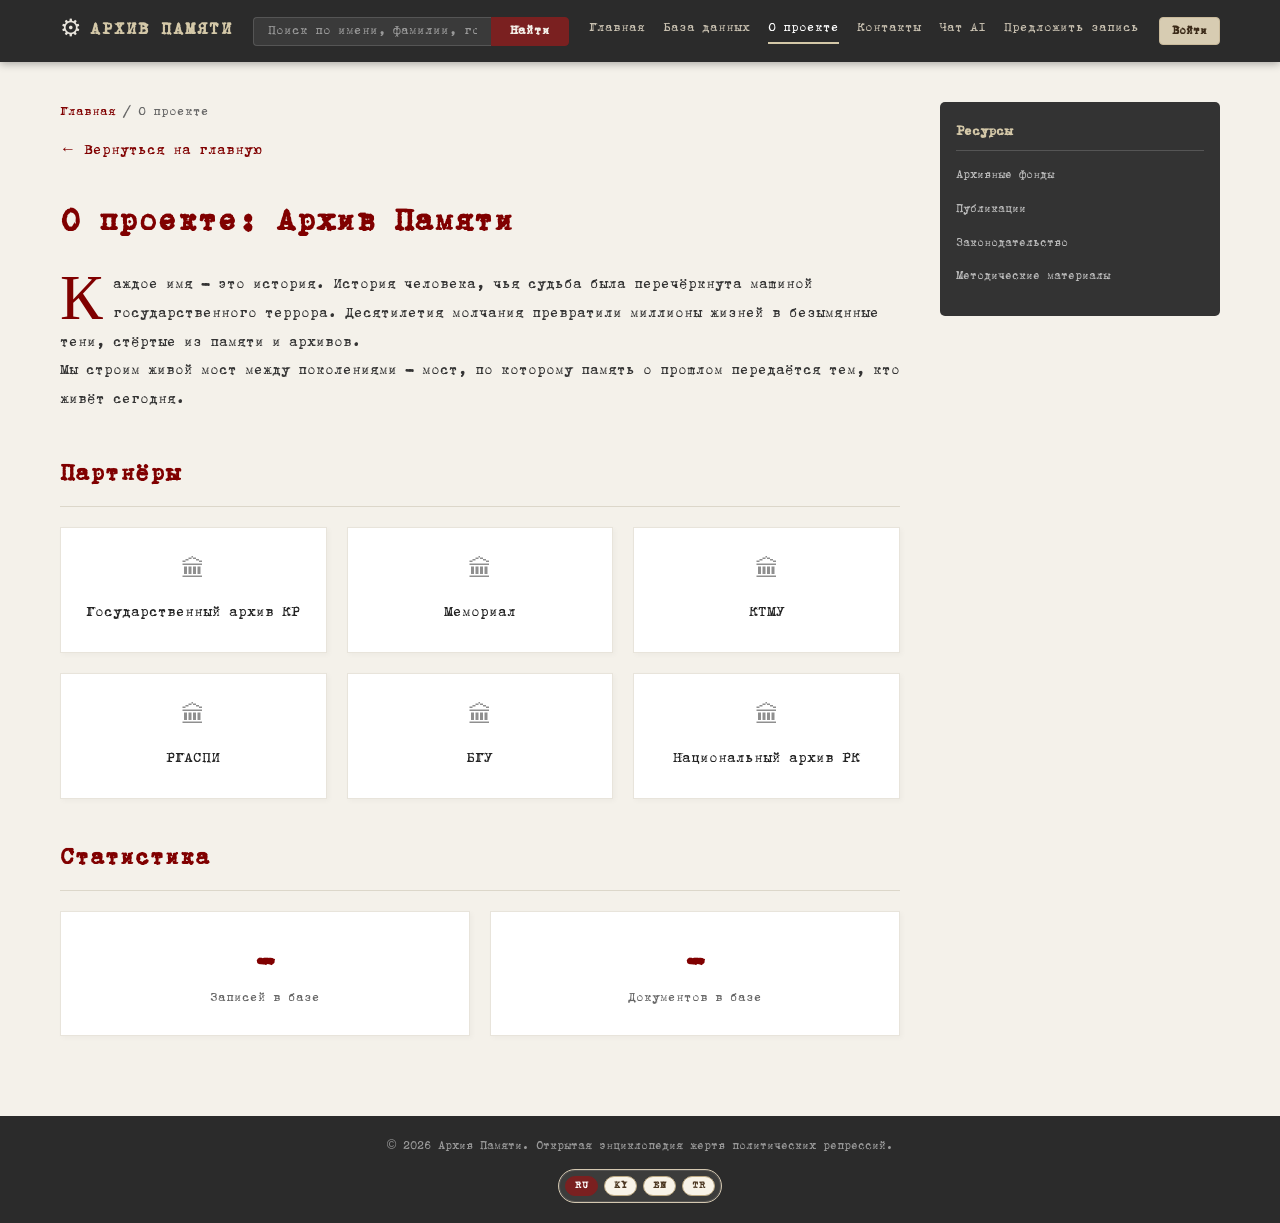
==== commit 40166e0b: "translate added" ====
--- a/front/about.html
+++ b/front/about.html
@@ -31,39 +31,42 @@
 
   <div class="main-wrapper">
     <main class="content">
-      <div class="about-breadcrumbs"><a href="index.html">Главная</a> / О проекте</div>
-      <a href="index.html" class="about-back-link">← Вернуться на главную</a>
+      <div class="about-breadcrumbs"><a href="index.html" data-i18n="nav_main">Главная</a> / <span data-i18n="nav_about">О проекте</span></div>
+      <a href="index.html" class="about-back-link" data-i18n="about_back">← Вернуться на главную</a>
 
-      <h1 class="about-title">О проекте: Архив Памяти</h1>
+      <h1 class="about-title" data-i18n="about_title">О проекте: Архив Памяти</h1>
 
       <div class="about-text">
-        <p class="about-dropcap">
+        <p class="about-dropcap" data-i18n="about_text_1">
           Каждое имя — это история. История человека, чья судьба была перечёркнута машиной государственного террора. 
           Десятилетия молчания превратили миллионы жизней в безымянные тени, стёртые из памяти и архивов.
         </p>
-        <p>Мы строим живой мост между поколениями — мост, по которому память о прошлом передаётся тем, кто живёт сегодня.</p>
+        <p data-i18n="about_text_2">Мы строим живой мост между поколениями — мост, по которому память о прошлом передаётся тем, кто живёт сегодня.</p>
       </div>
 
-      <h2 class="about-section-title">Партнёры</h2>
+      <h2 class="about-section-title" data-i18n="partners_title">Партнёры</h2>
       <div class="about-grid-3" id="partners-grid"></div>
 
-      <h2 class="about-section-title">Статистика</h2>
+      <h2 class="about-section-title" data-i18n="stats_title">Статистика</h2>
       <div class="about-grid-3" id="stats-grid"></div>
     </main>
 
     <aside class="sidebar">
       <div class="sidebar-box">
-        <h4>Ресурсы</h4>
+        <h4 data-i18n="resources_title">Ресурсы</h4>
         <ul>
-          <li><a href="#">Архивные фонды</a></li>
-          <li><a href="#">Публикации</a></li>
-          <li><a href="#">Законодательство</a></li>
-          <li><a href="#">Методические материалы</a></li>
+          <li><a href="#" data-i18n="resources_archives">Архивные фонды</a></li>
+          <li><a href="#" data-i18n="resources_publications">Публикации</a></li>
+          <li><a href="#" data-i18n="resources_laws">Законодательство</a></li>
+          <li><a href="#" data-i18n="resources_methods">Методические материалы</a></li>
         </ul>
       </div>
     
     </aside>
   </div>
+  <footer class="site-footer">
+    <p data-i18n="footer_text">&copy; 2026 Архив Памяти. Открытая энциклопедия жертв политических репрессий.</p>
+  </footer>
 
   <script src="i18n.js"></script>
   <script src="header-auth.js"></script>
--- a/front/style.css
+++ b/front/style.css
@@ -1,15 +1,28 @@
 /* ===== RESET & BASE ===== */
+@font-face {
+    font-family: 'B52';
+    src: local('B52 Regular'), local('B52-Regular'),
+         url('fonts/B52.woff2') format('woff2'),
+         url('fonts/B52.woff') format('woff'),
+         url('fonts/B52.ttf') format('truetype');
+    font-weight: 400;
+    font-style: normal;
+}
+
 *, *::before, *::after {
   margin: 0;
   padding: 0;
   box-sizing: border-box;
+  font-family: 'B52', Arial, Helvetica, sans-serif !important;
 }
 
 body {
-  font-family: Arial, Helvetica, sans-serif;
   background-color: #f4f1ea;
   color: #222;
   line-height: 1.6;
+  min-height: 100vh;
+  display: flex;
+  flex-direction: column;
 }
 
 a {
@@ -121,6 +134,35 @@
   flex-shrink: 0;
 }
 
+.header-burger {
+  display: none;
+  align-items: center;
+  justify-content: center;
+  width: 38px;
+  height: 38px;
+  border: 1px solid #85765a;
+  background: #3a3a3a;
+  color: #f4f1ea;
+  border-radius: 6px;
+  font-size: 22px;
+  line-height: 1;
+  cursor: pointer;
+}
+
+.header-burger:hover {
+  background: #474747;
+}
+
+.header-menu-overlay {
+  position: fixed;
+  inset: 0;
+  background: rgba(0, 0, 0, 0.35);
+  opacity: 0;
+  pointer-events: none;
+  transition: opacity 0.2s ease;
+  z-index: 90;
+}
+
 .header-nav a {
   color: #c8c0b0;
   font-size: 14px;
@@ -160,18 +202,13 @@
 }
 
 .lang-switcher {
-  position: fixed;
-  right: 14px;
-  bottom: 14px;
-  z-index: 350;
   display: flex;
   gap: 6px;
   padding: 6px;
   border-radius: 999px;
   border: 1px solid #d3c7b0;
-  background: rgba(250, 245, 236, 0.95);
-  box-shadow: 0 6px 18px rgba(0, 0, 0, 0.18);
-  backdrop-filter: blur(3px);
+  background: rgba(250, 245, 236, 0.08);
+  box-shadow: inset 0 0 0 1px rgba(250, 245, 236, 0.12);
 }
 
 .lang-btn {
@@ -328,6 +365,8 @@
   display: grid;
   grid-template-columns: 3fr 1fr;
   gap: 30px;
+  width: 100%;
+  flex: 1 0 auto;
 }
 
 .main-wrapper.page-wide {
@@ -524,6 +563,23 @@
   display: grid;
   grid-template-columns: repeat(auto-fit, minmax(180px, 1fr));
   gap: 10px;
+}
+
+.main-wrapper.page-wide .admin-form-grid.suggestions-form-vertical {
+  grid-template-columns: 1fr;
+  gap: 10px;
+}
+
+.main-wrapper.page-wide .admin-form-grid.suggestions-form-vertical > * {
+  width: 100%;
+}
+
+.admin-form-vertical {
+  grid-template-columns: 1fr !important;
+}
+
+.admin-form-vertical > * {
+  width: 100%;
 }
 
 .admin-form-grid input,
@@ -639,6 +695,10 @@
   padding: 20px;
   font-size: 13px;
   margin-top: 40px;
+  display: flex;
+  flex-direction: column;
+  align-items: center;
+  gap: 12px;
 }
 
 /* ===== RESPONSIVE ===== */
@@ -668,8 +728,6 @@
     justify-content: flex-end;
   }
   .lang-switcher {
-    right: 10px;
-    bottom: 10px;
     gap: 4px;
     padding: 5px;
   }
@@ -685,8 +743,15 @@
   }
 
   .header-inner {
+    position: relative;
     padding: 10px 12px;
     gap: 10px;
+  }
+
+  .header-burger {
+    display: inline-flex;
+    margin-left: auto;
+    order: 2;
   }
 
   .logo-text {
@@ -694,28 +759,86 @@
     letter-spacing: 1px;
   }
 
+  .search-bar,
+  .header-nav,
+  .global-auth-controls {
+    display: flex;
+    width: 100%;
+    order: 4;
+    opacity: 0;
+    transform: translateY(-8px);
+    max-height: 0;
+    overflow: hidden;
+    pointer-events: none;
+    transition: opacity 0.2s ease, transform 0.2s ease, max-height 0.25s ease;
+  }
+
+  .site-header.menu-open .search-bar,
+  .site-header.menu-open .header-nav,
+  .site-header.menu-open .global-auth-controls {
+    opacity: 1;
+    transform: translateY(0);
+    max-height: 320px;
+    pointer-events: auto;
+  }
+
+  .site-header.menu-open ~ .header-menu-overlay {
+    opacity: 1;
+    pointer-events: auto;
+  }
+
+  .site-header.menu-open .search-bar {
+    order: 3;
+  }
+
+  .search-bar {
+    display: flex;
+    flex-direction: column;
+    gap: 8px;
+  }
+
+  .search-bar input {
+    border-right: 1px solid #555;
+    border-radius: 8px;
+    min-height: 40px;
+  }
+
+  .search-bar button {
+    width: 100%;
+    border-radius: 8px;
+    min-height: 40px;
+  }
+
+  .site-header.menu-open .header-nav {
+    order: 4;
+  }
+
+  .site-header.menu-open .global-auth-controls {
+    order: 5;
+  }
+
   .search-bar input,
   .search-bar button {
-    font-size: 13px;
-    padding-top: 7px;
-    padding-bottom: 7px;
+    font-size: 14px;
+    padding-top: 9px;
+    padding-bottom: 9px;
   }
 
   .header-nav {
     width: 100%;
-    order: 4;
-    overflow-x: auto;
-    white-space: nowrap;
-    gap: 8px;
-    padding-bottom: 4px;
-    -webkit-overflow-scrolling: touch;
+    flex-direction: column;
+    align-items: stretch;
+    overflow: visible;
+    white-space: normal;
+    gap: 6px;
+    padding-bottom: 2px;
   }
 
   .header-nav a {
-    display: inline-block;
+    display: block;
     padding: 6px 9px;
     background: #383838;
-    border-radius: 999px;
+    border-radius: 8px;
     font-size: 12px;
   }
 
@@ -726,8 +849,11 @@
 
   .global-auth-controls {
     width: 100%;
-    order: 5;
-    justify-content: flex-end;
+    justify-content: flex-start;
+  }
+
+  .global-auth-controls button {
+    min-width: 120px;
   }
 
   .global-auth-controls button {
@@ -796,16 +922,18 @@
   }
 
   .lang-switcher {
-    right: 8px;
-    bottom: 8px;
-    max-width: calc(100vw - 16px);
+    max-width: calc(100vw - 32px);
   }
 }
 
 @media (max-width: 520px) {
   .header-inner {
     padding: 8px 10px;
-  }
+    display: flex;
+    justify-content: space-between;
+  }
+
+ 
 
   .logo-icon {
     font-size: 18px;
